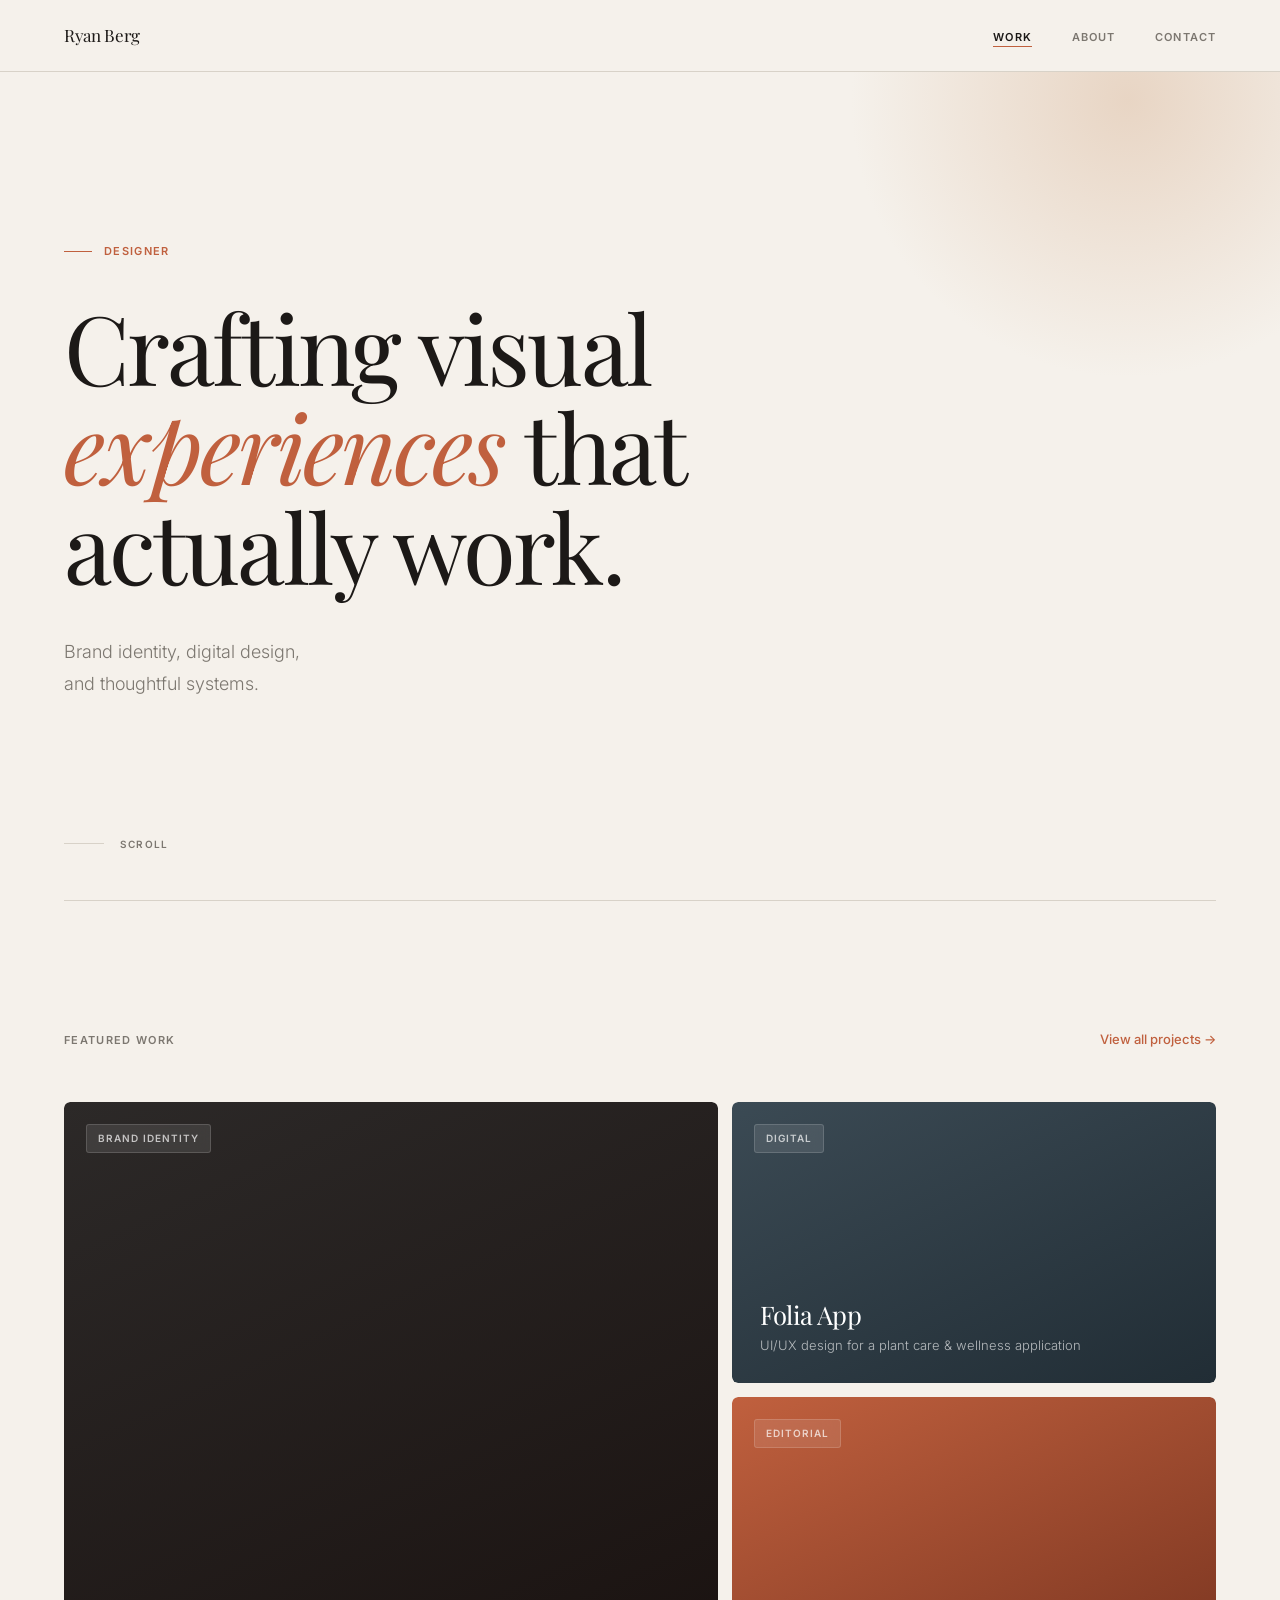
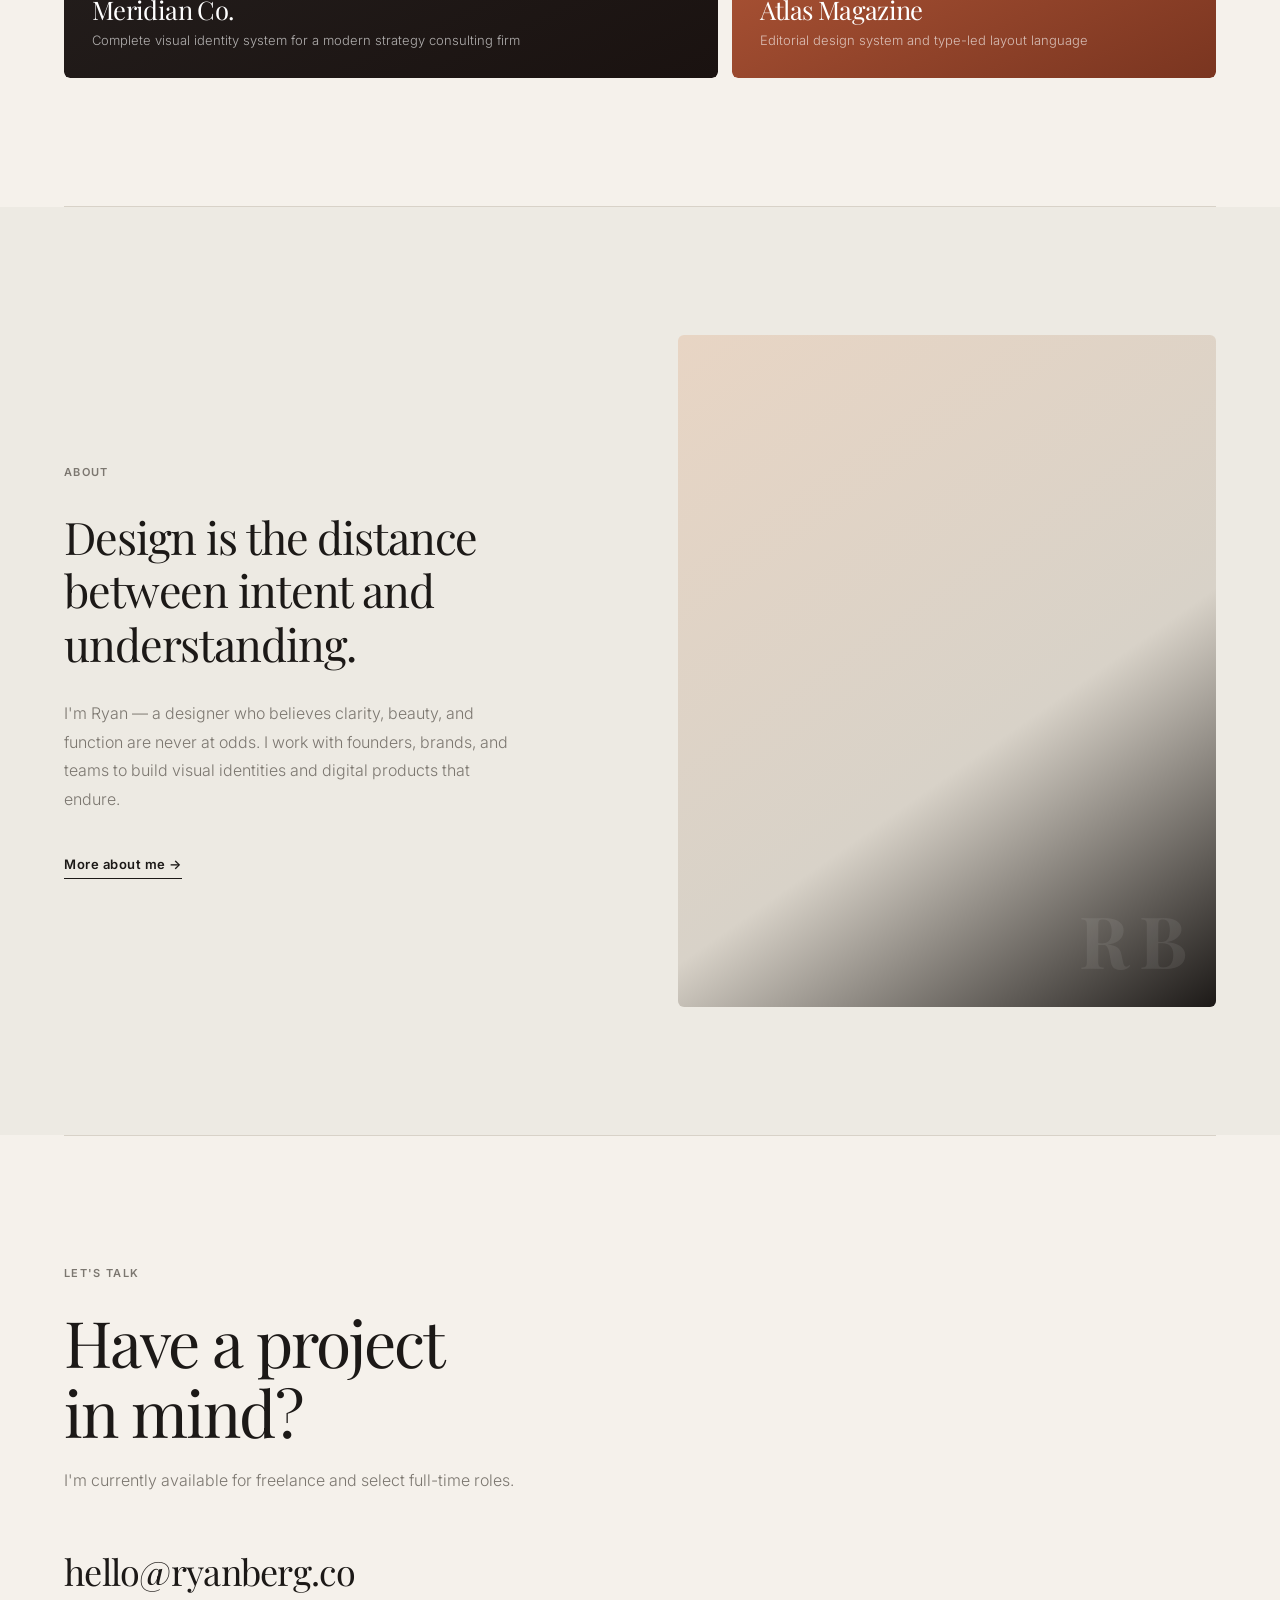
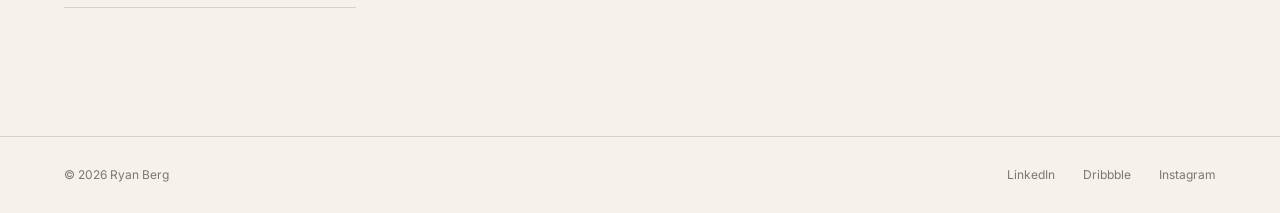
==== index.html @ 62d919b8 "first commit" ====
<!DOCTYPE html>
<html lang="en">
<head>
  <meta charset="UTF-8">
  <meta name="viewport" content="width=device-width, initial-scale=1.0">
  <title>Ryan Berg — Designer</title>
  <meta name="description" content="Ryan Berg is a designer specializing in brand identity, visual systems, and digital experiences.">
  <link rel="preconnect" href="https://fonts.googleapis.com">
  <link rel="preconnect" href="https://fonts.gstatic.com" crossorigin>
  <link rel="stylesheet" href="css/style.css">
</head>
<body>

  <!-- Navigation -->
  <nav class="nav">
    <a href="/" class="nav-logo">Ryan Berg</a>
    <ul class="nav-links">
      <li><a href="work/" class="active">Work</a></li>
      <li><a href="about/">About</a></li>
      <li><a href="#contact">Contact</a></li>
    </ul>
  </nav>

  <!-- Hero -->
  <section class="hero">
    <div class="hero-content">
      <span class="hero-eyebrow">Designer</span>
      <h1 class="hero-title">
        Crafting visual<br>
        <em>experiences</em> that<br>
        actually work.
      </h1>
      <p class="hero-sub">
        Brand identity, digital design,<br>
        and thoughtful systems.
      </p>
    </div>
    <div class="hero-scroll">
      <div class="scroll-line"></div>
      <span>Scroll</span>
    </div>
  </section>

  <hr class="section-divider">

  <!-- Featured Work -->
  <section class="section">
    <div class="section-header">
      <span class="section-label">Featured Work</span>
      <a href="work/" class="section-link">View all projects →</a>
    </div>

    <div class="work-grid">
      <!-- Featured card (left, tall) -->
      <a href="work/" class="work-card work-card--featured">
        <div class="work-card-inner" style="background: linear-gradient(155deg, #2C2928 0%, #1A1210 100%);">
          <span class="work-card-tag">Brand Identity</span>
          <div class="work-card-info">
            <h3>Meridian Co.</h3>
            <p>Complete visual identity system for a modern strategy consulting firm</p>
          </div>
        </div>
      </a>

      <!-- Right column -->
      <div class="work-col">
        <a href="work/" class="work-card">
          <div class="work-card-inner" style="background: linear-gradient(155deg, #3B4A54 0%, #212D35 100%);">
            <span class="work-card-tag">Digital</span>
            <div class="work-card-info">
              <h3>Folia App</h3>
              <p>UI/UX design for a plant care &amp; wellness application</p>
            </div>
          </div>
        </a>
        <a href="work/" class="work-card">
          <div class="work-card-inner" style="background: linear-gradient(155deg, #C0603E 0%, #7A3520 100%);">
            <span class="work-card-tag">Editorial</span>
            <div class="work-card-info">
              <h3>Atlas Magazine</h3>
              <p>Editorial design system and type-led layout language</p>
            </div>
          </div>
        </a>
      </div>
    </div>
  </section>

  <hr class="section-divider">

  <!-- About Preview -->
  <section class="section about-preview">
    <div class="about-preview-inner">
      <div class="about-preview-text">
        <span class="section-label">About</span>
        <h2>Design is the distance between intent and understanding.</h2>
        <p>I'm Ryan — a designer who believes clarity, beauty, and function are never at odds. I work with founders, brands, and teams to build visual identities and digital products that endure.</p>
        <a href="about/" class="btn">More about me →</a>
      </div>
      <div class="about-visual"></div>
    </div>
  </section>

  <hr class="section-divider">

  <!-- Contact -->
  <section class="contact-section" id="contact">
    <span class="section-label">Let's Talk</span>
    <h2>Have a project<br>in mind?</h2>
    <p>I'm currently available for freelance and select full-time roles.</p>
    <a href="mailto:hello@ryanberg.co" class="contact-email">hello@ryanberg.co</a>
  </section>

  <!-- Footer -->
  <footer class="footer">
    <span class="footer-copy">© 2026 Ryan Berg</span>
    <nav class="footer-links">
      <a href="https://linkedin.com" target="_blank" rel="noopener">LinkedIn</a>
      <a href="https://dribbble.com" target="_blank" rel="noopener">Dribbble</a>
      <a href="https://instagram.com" target="_blank" rel="noopener">Instagram</a>
    </nav>
  </footer>

</body>
</html>
---- css/style.css ----
/* ================================================
   RYAN BERG — Personal Site
   ================================================ */

@import url('https://fonts.googleapis.com/css2?family=Playfair+Display:ital,wght@0,400;0,700;1,400&family=Inter:wght@300;400;500;600&display=swap');

/* === Reset & Base === */
*, *::before, *::after {
  box-sizing: border-box;
  margin: 0;
  padding: 0;
}

:root {
  --bg:           #F5F1EB;
  --bg-card:      #EDEAE3;
  --bg-dark:      #1C1917;
  --text:         #1C1917;
  --text-muted:   #7C7770;
  --accent:       #C0603E;
  --accent-pale:  #E8D5C4;
  --border:       #D8D2C8;
  --white:        #FDFCFB;

  --font-display: 'Playfair Display', Georgia, serif;
  --font-body:    'Inter', -apple-system, BlinkMacSystemFont, sans-serif;

  --nav-h:        72px;
  --pad-x:        clamp(24px, 5vw, 72px);
  --section-pad:  clamp(80px, 10vw, 140px);

  --radius:       6px;
  --ease-out:     cubic-bezier(0.25, 0.46, 0.45, 0.94);
}

html {
  scroll-behavior: smooth;
}

body {
  background-color: var(--bg);
  color: var(--text);
  font-family: var(--font-body);
  font-size: 16px;
  line-height: 1.65;
  -webkit-font-smoothing: antialiased;
  -moz-osx-font-smoothing: grayscale;
}

a {
  color: inherit;
  text-decoration: none;
}

img {
  display: block;
  max-width: 100%;
}

ul {
  list-style: none;
}


/* ================================================
   NAVIGATION
   ================================================ */

.nav {
  position: fixed;
  top: 0;
  left: 0;
  right: 0;
  z-index: 100;
  display: flex;
  align-items: center;
  justify-content: space-between;
  padding: 0 var(--pad-x);
  height: var(--nav-h);
  background: var(--bg);
  border-bottom: 1px solid var(--border);
}

.nav-logo {
  font-family: var(--font-display);
  font-size: 17px;
  font-weight: 400;
  letter-spacing: -0.02em;
  transition: color 0.2s;
}

.nav-logo:hover {
  color: var(--accent);
}

.nav-links {
  display: flex;
  gap: 40px;
}

.nav-links a {
  font-size: 11px;
  font-weight: 600;
  letter-spacing: 0.1em;
  text-transform: uppercase;
  color: var(--text-muted);
  position: relative;
  transition: color 0.2s;
}

.nav-links a::after {
  content: '';
  position: absolute;
  bottom: -3px;
  left: 0;
  width: 0;
  height: 1px;
  background: var(--accent);
  transition: width 0.25s var(--ease-out);
}

.nav-links a:hover,
.nav-links a.active {
  color: var(--text);
}

.nav-links a:hover::after,
.nav-links a.active::after {
  width: 100%;
}


/* ================================================
   HERO
   ================================================ */

.hero {
  min-height: 100vh;
  padding: var(--nav-h) var(--pad-x) 80px;
  display: flex;
  flex-direction: column;
  justify-content: center;
  position: relative;
  overflow: hidden;
}

.hero::before {
  content: '';
  position: absolute;
  top: -20%;
  right: -10%;
  width: 560px;
  height: 560px;
  background: radial-gradient(ellipse, var(--accent-pale) 0%, transparent 70%);
  pointer-events: none;
  z-index: 0;
}

.hero-content {
  position: relative;
  z-index: 1;
  max-width: 960px;
  padding-top: 40px;
}

.hero-eyebrow {
  display: inline-flex;
  align-items: center;
  gap: 12px;
  font-size: 11px;
  font-weight: 600;
  letter-spacing: 0.12em;
  text-transform: uppercase;
  color: var(--accent);
  margin-bottom: 36px;
}

.hero-eyebrow::before {
  content: '';
  display: block;
  width: 28px;
  height: 1px;
  background: var(--accent);
}

.hero-title {
  font-family: var(--font-display);
  font-size: clamp(48px, 7.5vw, 104px);
  font-weight: 400;
  line-height: 1.04;
  letter-spacing: -0.03em;
  margin-bottom: 40px;
}

.hero-title em {
  font-style: italic;
  color: var(--accent);
}

.hero-sub {
  font-size: clamp(15px, 1.5vw, 18px);
  font-weight: 300;
  color: var(--text-muted);
  line-height: 1.75;
  max-width: 380px;
}

.hero-scroll {
  position: absolute;
  bottom: 48px;
  left: var(--pad-x);
  display: flex;
  align-items: center;
  gap: 16px;
  font-size: 10px;
  font-weight: 600;
  letter-spacing: 0.12em;
  text-transform: uppercase;
  color: var(--text-muted);
}

.scroll-line {
  width: 40px;
  height: 1px;
  background: var(--border);
}


/* ================================================
   SECTION SCAFFOLDING
   ================================================ */

.section {
  padding: var(--section-pad) var(--pad-x);
}

.section-header {
  display: flex;
  align-items: baseline;
  justify-content: space-between;
  margin-bottom: 52px;
}

.section-label {
  font-size: 11px;
  font-weight: 600;
  letter-spacing: 0.12em;
  text-transform: uppercase;
  color: var(--text-muted);
}

.section-link {
  font-size: 13px;
  font-weight: 500;
  color: var(--accent);
  position: relative;
  transition: opacity 0.2s;
}

.section-link:hover {
  opacity: 0.7;
}

.section-divider {
  border: none;
  border-top: 1px solid var(--border);
  margin: 0 var(--pad-x);
}


/* ================================================
   WORK GRID
   ================================================ */

.work-grid {
  display: grid;
  grid-template-columns: 1.35fr 1fr;
  gap: 14px;
}

.work-card {
  display: block;
  border-radius: var(--radius);
  overflow: hidden;
  cursor: pointer;
}

.work-card--featured .work-card-inner {
  height: 576px;
}

.work-card:not(.work-card--featured) .work-card-inner {
  height: 281px;
}

.work-card-inner {
  position: relative;
  width: 100%;
  overflow: hidden;
  border-radius: var(--radius);
  transition: transform 0.5s var(--ease-out);
}

.work-card:hover .work-card-inner {
  transform: scale(1.02);
}

.work-card-tag {
  position: absolute;
  top: 22px;
  left: 22px;
  font-size: 10px;
  font-weight: 600;
  letter-spacing: 0.1em;
  text-transform: uppercase;
  color: rgba(255, 255, 255, 0.7);
  background: rgba(255, 255, 255, 0.1);
  padding: 5px 11px;
  border-radius: 3px;
  backdrop-filter: blur(8px);
  border: 1px solid rgba(255, 255, 255, 0.15);
}

.work-card-info {
  position: absolute;
  bottom: 28px;
  left: 28px;
  right: 28px;
  color: white;
}

.work-card-info h3 {
  font-family: var(--font-display);
  font-size: clamp(22px, 2vw, 30px);
  font-weight: 400;
  letter-spacing: -0.025em;
  margin-bottom: 6px;
  line-height: 1.2;
}

.work-card-info p {
  font-size: 13px;
  font-weight: 300;
  color: rgba(255, 255, 255, 0.65);
  line-height: 1.5;
}

.work-col {
  display: flex;
  flex-direction: column;
  gap: 14px;
}


/* ================================================
   ABOUT PREVIEW
   ================================================ */

.about-preview {
  background: var(--bg-card);
}

.about-preview-inner {
  display: grid;
  grid-template-columns: 1fr 1fr;
  gap: clamp(40px, 6vw, 100px);
  align-items: center;
}

.about-preview-text .section-label {
  display: block;
  margin-bottom: 28px;
}

.about-preview-text h2 {
  font-family: var(--font-display);
  font-size: clamp(28px, 3.5vw, 46px);
  font-weight: 400;
  line-height: 1.2;
  letter-spacing: -0.025em;
  margin-bottom: 28px;
}

.about-preview-text p {
  font-size: 16px;
  font-weight: 300;
  color: var(--text-muted);
  line-height: 1.8;
  margin-bottom: 36px;
  max-width: 460px;
}

.btn {
  display: inline-flex;
  align-items: center;
  gap: 8px;
  font-size: 13px;
  font-weight: 600;
  letter-spacing: 0.04em;
  color: var(--text);
  border-bottom: 1.5px solid var(--text);
  padding-bottom: 3px;
  transition: color 0.2s, border-color 0.2s;
}

.btn:hover {
  color: var(--accent);
  border-color: var(--accent);
}

.about-visual {
  aspect-ratio: 4/5;
  background: linear-gradient(145deg, var(--accent-pale) 0%, var(--border) 60%, var(--bg-dark) 100%);
  border-radius: var(--radius);
  position: relative;
  overflow: hidden;
}

.about-visual::after {
  content: 'R B';
  position: absolute;
  bottom: 32px;
  right: 32px;
  font-family: var(--font-display);
  font-size: 72px;
  font-weight: 700;
  color: rgba(255, 255, 255, 0.08);
  letter-spacing: -0.04em;
  line-height: 1;
}

/* About page version */
.about-photo {
  aspect-ratio: 3/4;
  background: linear-gradient(160deg, var(--accent-pale) 0%, #C8B8A8 40%, var(--bg-dark) 100%);
  border-radius: var(--radius);
  position: relative;
  overflow: hidden;
  max-width: 440px;
}

.about-photo::after {
  content: 'RB';
  position: absolute;
  inset: 0;
  display: flex;
  align-items: flex-end;
  padding: 32px;
  font-family: var(--font-display);
  font-size: 120px;
  font-weight: 700;
  color: rgba(255, 255, 255, 0.07);
  letter-spacing: -0.04em;
  line-height: 1;
}


/* ================================================
   CONTACT
   ================================================ */

.contact-section {
  padding: var(--section-pad) var(--pad-x);
  display: flex;
  flex-direction: column;
  align-items: flex-start;
}

.contact-section .section-label {
  display: block;
  margin-bottom: 24px;
}

.contact-section h2 {
  font-family: var(--font-display);
  font-size: clamp(36px, 5vw, 72px);
  font-weight: 400;
  letter-spacing: -0.03em;
  line-height: 1.1;
  margin-bottom: 20px;
  max-width: 640px;
}

.contact-section p {
  font-size: 16px;
  font-weight: 300;
  color: var(--text-muted);
  margin-bottom: 48px;
}

.contact-email {
  font-family: var(--font-display);
  font-size: clamp(22px, 3vw, 36px);
  font-weight: 400;
  letter-spacing: -0.02em;
  color: var(--text);
  border-bottom: 1.5px solid var(--border);
  padding-bottom: 6px;
  transition: color 0.25s, border-color 0.25s;
}

.contact-email:hover {
  color: var(--accent);
  border-color: var(--accent);
}


/* ================================================
   FOOTER
   ================================================ */

.footer {
  padding: 28px var(--pad-x);
  border-top: 1px solid var(--border);
  display: flex;
  align-items: center;
  justify-content: space-between;
}

.footer-copy {
  font-size: 12px;
  color: var(--text-muted);
}

.footer-links {
  display: flex;
  gap: 28px;
}

.footer-links a {
  font-size: 12px;
  color: var(--text-muted);
  transition: color 0.2s;
}

.footer-links a:hover {
  color: var(--text);
}


/* ================================================
   PAGE HEADER (inner pages)
   ================================================ */

.page-header {
  padding: calc(var(--nav-h) + 80px) var(--pad-x) 64px;
}

.page-header .section-label {
  display: block;
  margin-bottom: 24px;
}

.page-header h1 {
  font-family: var(--font-display);
  font-size: clamp(40px, 6vw, 80px);
  font-weight: 400;
  letter-spacing: -0.03em;
  line-height: 1.05;
  max-width: 720px;
}

.page-header p {
  font-size: 17px;
  font-weight: 300;
  color: var(--text-muted);
  line-height: 1.75;
  max-width: 500px;
  margin-top: 28px;
}


/* ================================================
   WORK PAGE — FULL GRID
   ================================================ */

.projects-grid {
  padding: 0 var(--pad-x) var(--section-pad);
  display: grid;
  grid-template-columns: repeat(3, 1fr);
  gap: 14px;
}

.project-card {
  display: block;
  overflow: hidden;
  border-radius: var(--radius);
  cursor: pointer;
}

.project-card-inner {
  aspect-ratio: 4/3;
  position: relative;
  overflow: hidden;
  border-radius: var(--radius);
  transition: transform 0.5s var(--ease-out);
}

.project-card:hover .project-card-inner {
  transform: scale(1.02);
}

.project-card-tag {
  position: absolute;
  top: 18px;
  left: 18px;
  font-size: 10px;
  font-weight: 600;
  letter-spacing: 0.1em;
  text-transform: uppercase;
  color: rgba(255, 255, 255, 0.7);
  background: rgba(255, 255, 255, 0.1);
  padding: 5px 10px;
  border-radius: 3px;
  backdrop-filter: blur(8px);
  border: 1px solid rgba(255, 255, 255, 0.15);
}

.project-card-info {
  position: absolute;
  bottom: 22px;
  left: 22px;
  right: 22px;
  color: white;
}

.project-card-info h3 {
  font-family: var(--font-display);
  font-size: 22px;
  font-weight: 400;
  letter-spacing: -0.02em;
  margin-bottom: 4px;
  line-height: 1.2;
}

.project-card-info p {
  font-size: 12px;
  font-weight: 300;
  color: rgba(255, 255, 255, 0.6);
  line-height: 1.5;
}


/* ================================================
   ABOUT PAGE
   ================================================ */

.about-layout {
  padding: 0 var(--pad-x) var(--section-pad);
  display: grid;
  grid-template-columns: 1fr 1.3fr;
  gap: clamp(40px, 6vw, 100px);
  align-items: start;
}

.about-sticky {
  position: sticky;
  top: calc(var(--nav-h) + 32px);
}

.about-bio h2 {
  font-family: var(--font-display);
  font-size: clamp(26px, 3vw, 38px);
  font-weight: 400;
  letter-spacing: -0.025em;
  line-height: 1.25;
  margin-bottom: 28px;
}

.about-bio p {
  font-size: 16px;
  font-weight: 300;
  color: var(--text-muted);
  line-height: 1.85;
  margin-bottom: 20px;
}

.about-bio p:last-of-type {
  margin-bottom: 40px;
}

.skills-section {
  margin-top: 64px;
  padding-top: 48px;
  border-top: 1px solid var(--border);
}

.skills-section h3 {
  font-size: 11px;
  font-weight: 600;
  letter-spacing: 0.12em;
  text-transform: uppercase;
  color: var(--text-muted);
  margin-bottom: 28px;
}

.skills-list {
  display: grid;
  grid-template-columns: 1fr 1fr;
  gap: 12px 24px;
}

.skill-item {
  display: flex;
  align-items: center;
  gap: 10px;
  font-size: 14px;
  font-weight: 400;
  color: var(--text);
}

.skill-item::before {
  content: '';
  display: block;
  width: 6px;
  height: 6px;
  border-radius: 50%;
  background: var(--accent);
  flex-shrink: 0;
}

.values-grid {
  margin-top: 64px;
  padding-top: 48px;
  border-top: 1px solid var(--border);
  display: grid;
  grid-template-columns: 1fr 1fr;
  gap: 40px 32px;
}

.value-item h4 {
  font-family: var(--font-display);
  font-size: 18px;
  font-weight: 400;
  letter-spacing: -0.01em;
  margin-bottom: 10px;
}

.value-item p {
  font-size: 13px;
  font-weight: 300;
  color: var(--text-muted);
  line-height: 1.75;
}


/* ================================================
   RESPONSIVE
   ================================================ */

@media (max-width: 900px) {
  .work-grid {
    grid-template-columns: 1fr;
  }

  .work-card--featured .work-card-inner,
  .work-card:not(.work-card--featured) .work-card-inner {
    height: 320px;
  }

  .work-col {
    display: contents;
  }

  .about-preview-inner,
  .about-layout {
    grid-template-columns: 1fr;
  }

  .about-sticky {
    position: static;
  }

  .projects-grid {
    grid-template-columns: 1fr 1fr;
  }

  .skills-list {
    grid-template-columns: 1fr;
  }

  .values-grid {
    grid-template-columns: 1fr;
  }
}

@media (max-width: 600px) {
  .nav-links {
    gap: 24px;
  }

  .projects-grid {
    grid-template-columns: 1fr;
  }

  .footer {
    flex-direction: column;
    gap: 16px;
    align-items: flex-start;
  }
}
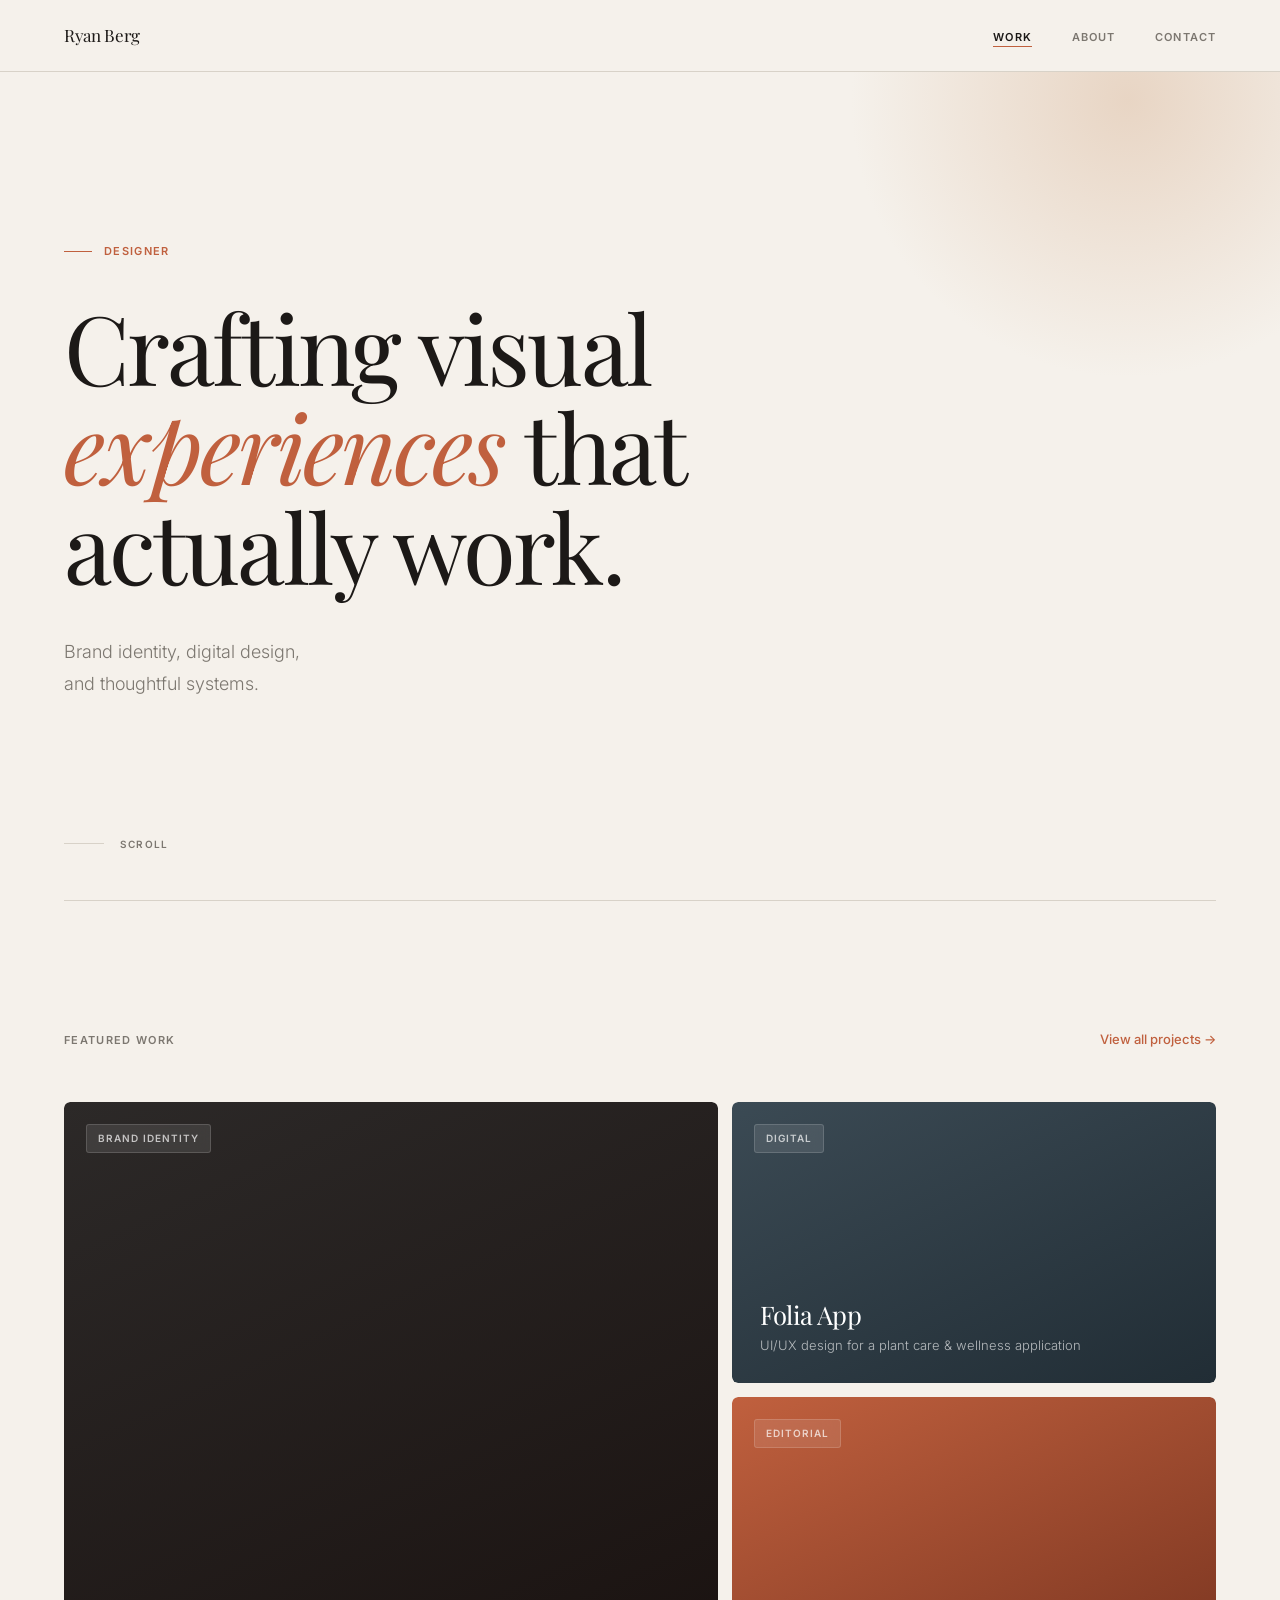
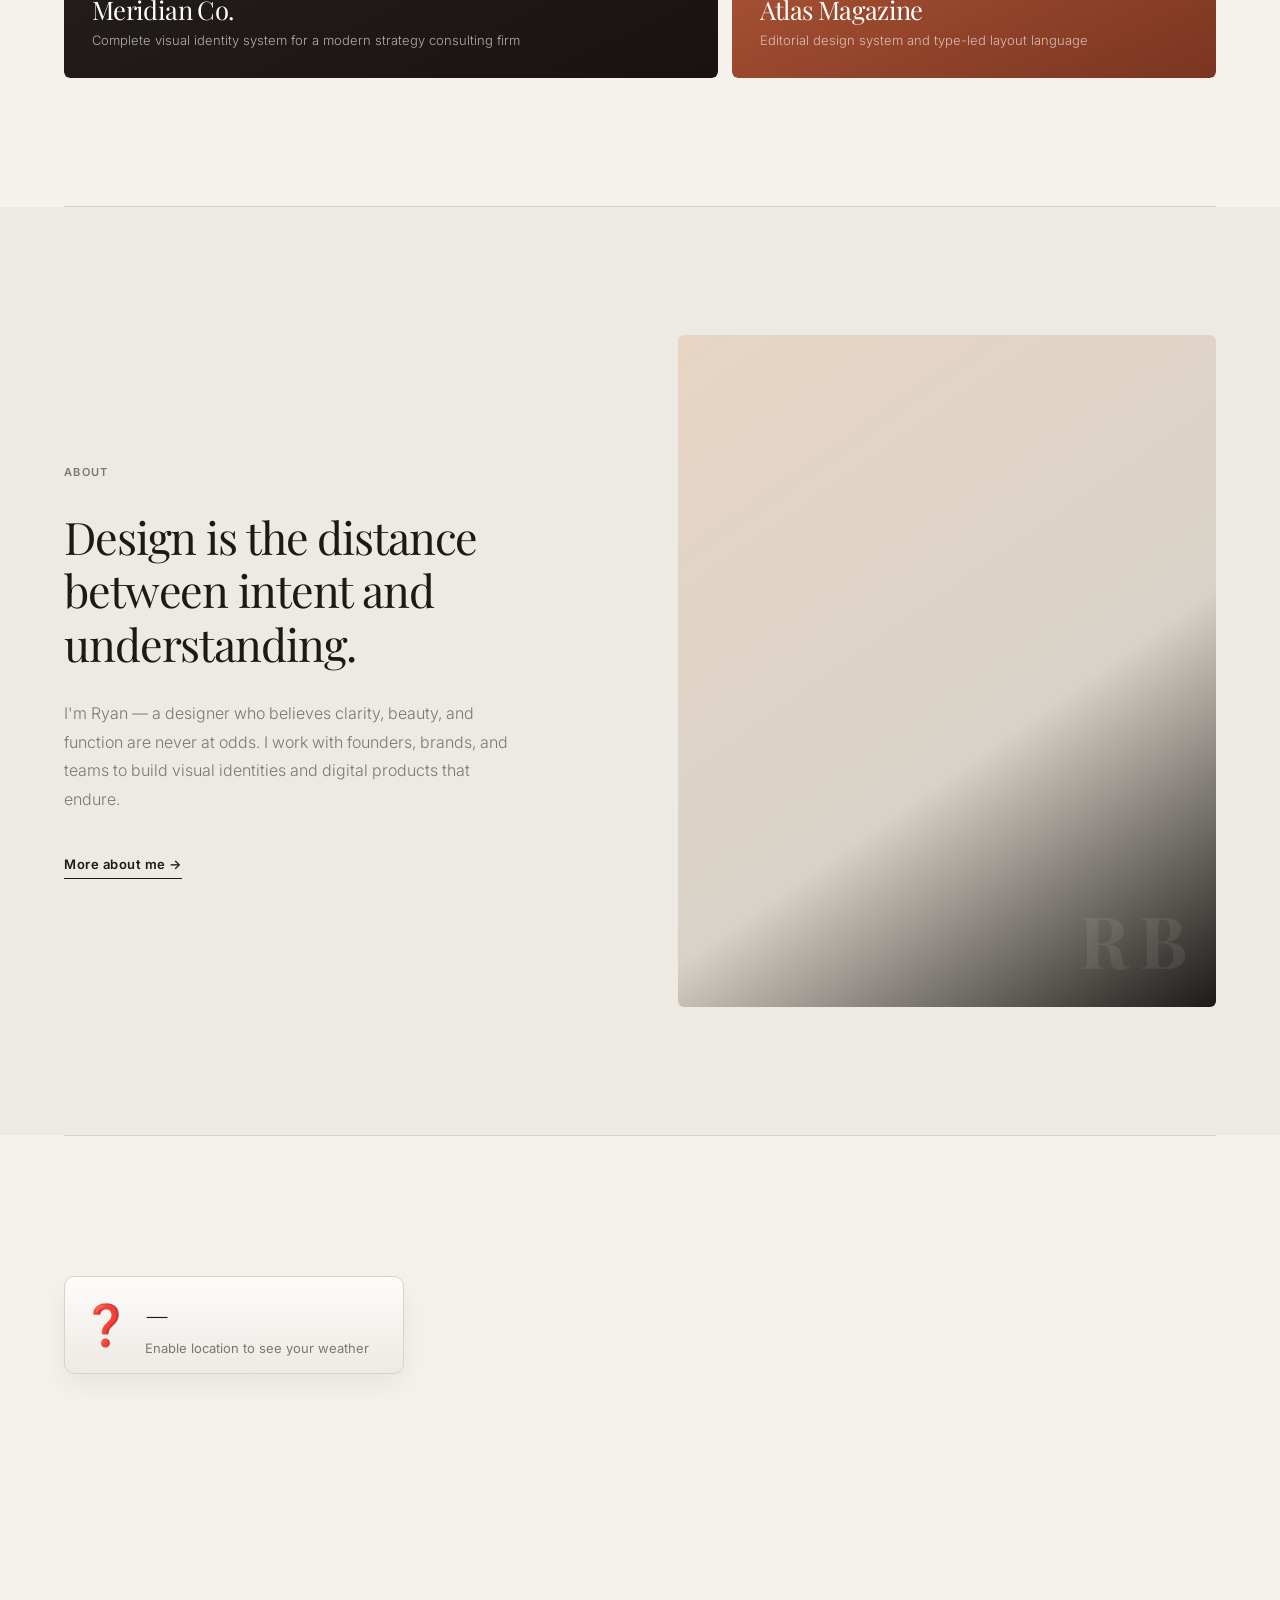
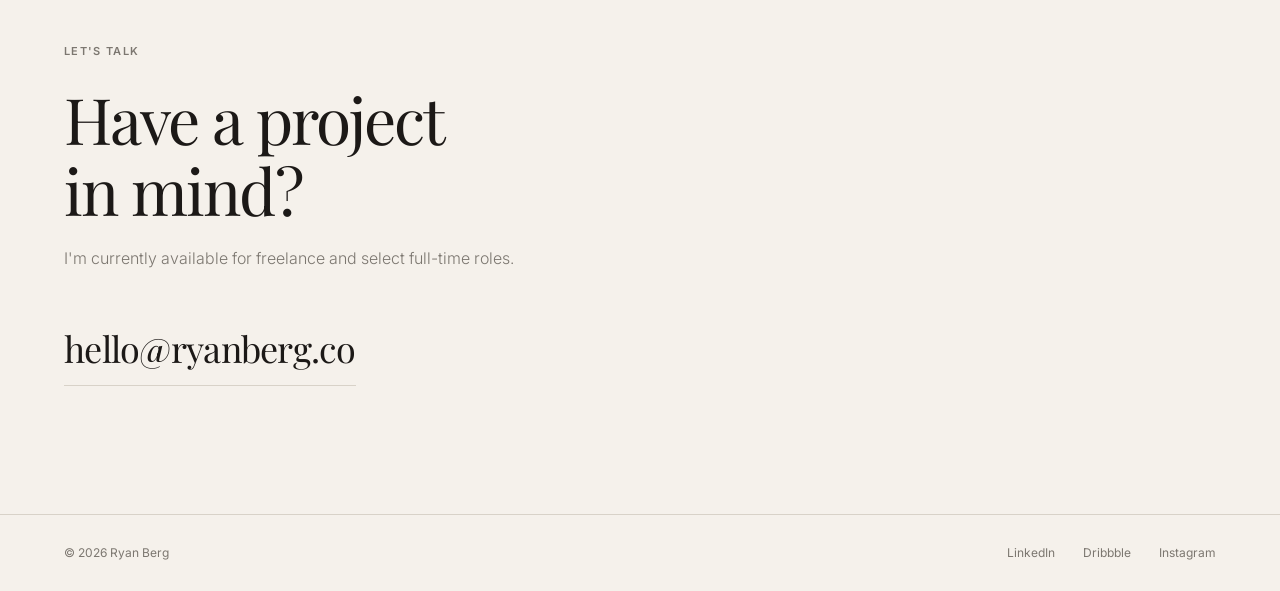
==== commit 0aa7965b: "Add weather widget with geolocation support and styling" ====
--- a/index.html
+++ b/index.html
@@ -8,6 +8,24 @@
   <link rel="preconnect" href="https://fonts.googleapis.com">
   <link rel="preconnect" href="https://fonts.gstatic.com" crossorigin>
   <link rel="stylesheet" href="css/style.css">
+  <style>
+  /* Weather widget — small card that matches site */
+  .weather-card {
+    max-width: 340px;
+    background: linear-gradient(180deg, var(--white), var(--bg-card));
+    border-radius: 10px;
+    padding: 14px 16px;
+    box-shadow: 0 12px 30px rgba(28,25,23,0.06);
+    display: flex;
+    align-items: center;
+    gap: 14px;
+    border: 1px solid var(--border);
+    margin: 12px 0;
+  }
+  .weather-icon { font-size: 40px; line-height:1; }
+  .weather-temp { font-family: var(--font-display); font-size: 28px; font-weight: 400; }
+  .weather-meta { font-size: 13px; color: var(--text-muted); }
+  </style>
 </head>
 <body>
 
@@ -103,6 +121,17 @@
 
   <hr class="section-divider">
 
+  <!-- Weather (uses browser geolocation + open-meteo) -->
+  <section class="section">
+    <div class="weather-card" id="weather">
+      <div class="weather-icon" id="weather-icon">⛅</div>
+      <div>
+        <div class="weather-temp" id="weather-temp">—°F</div>
+        <div class="weather-meta" id="weather-meta">Loading weather…</div>
+      </div>
+    </div>
+  </section>
+
   <!-- Contact -->
   <section class="contact-section" id="contact">
     <span class="section-label">Let's Talk</span>
@@ -121,5 +150,60 @@
     </nav>
   </footer>
 
+<script>
+(function(){
+  const elTemp = document.getElementById('weather-temp');
+  const elMeta = document.getElementById('weather-meta');
+  const elIcon = document.getElementById('weather-icon');
+
+  function codeToEmoji(code){
+    if (code === 0) return '☀️';
+    if ([1,2].includes(code)) return '🌤️';
+    if (code === 3) return '☁️';
+    if ([45,48].includes(code)) return '🌫️';
+    if ([51,53,55,56,57,61,63,65,66,67,80,81,82].includes(code)) return '🌧️';
+    if ([71,73,75,77,85,86].includes(code)) return '❄️';
+    if ([95,96,99].includes(code)) return '⛈️';
+    return '🌈';
+  }
+
+  function showError(msg){
+    if (elTemp) elTemp.textContent = '—';
+    if (elMeta) elMeta.textContent = msg;
+    if (elIcon) elIcon.textContent = '❓';
+  }
+
+  if (!navigator.geolocation){
+    showError('Geolocation not supported');
+    return;
+  }
+
+  elMeta.textContent = 'Requesting location…';
+
+  navigator.geolocation.getCurrentPosition(async (pos) => {
+    const lat = pos.coords.latitude;
+    const lon = pos.coords.longitude;
+    elMeta.textContent = 'Fetching weather…';
+    try {
+      const url = `https://api.open-meteo.com/v1/forecast?latitude=${lat}&longitude=${lon}&current_weather=true&temperature_unit=fahrenheit&timezone=auto`;
+      const res = await fetch(url);
+      if (!res.ok) throw new Error('Weather fetch failed');
+      const data = await res.json();
+      const w = data.current_weather;
+      if (!w) throw new Error('No current weather');
+      if (elTemp) elTemp.textContent = Math.round(w.temperature) + '°F';
+      if (elIcon) elIcon.textContent = codeToEmoji(w.weathercode);
+      if (elMeta) elMeta.textContent = `Wind ${w.windspeed} km/h • ${Math.round(w.winddirection)}°`;
+    } catch (e){
+      console.error(e);
+      showError('Unable to load weather');
+    }
+  }, (err) => {
+    console.warn(err);
+    showError('Enable location to see your weather');
+  }, { timeout: 10000 });
+})();
+</script>
+
 </body>
 </html>
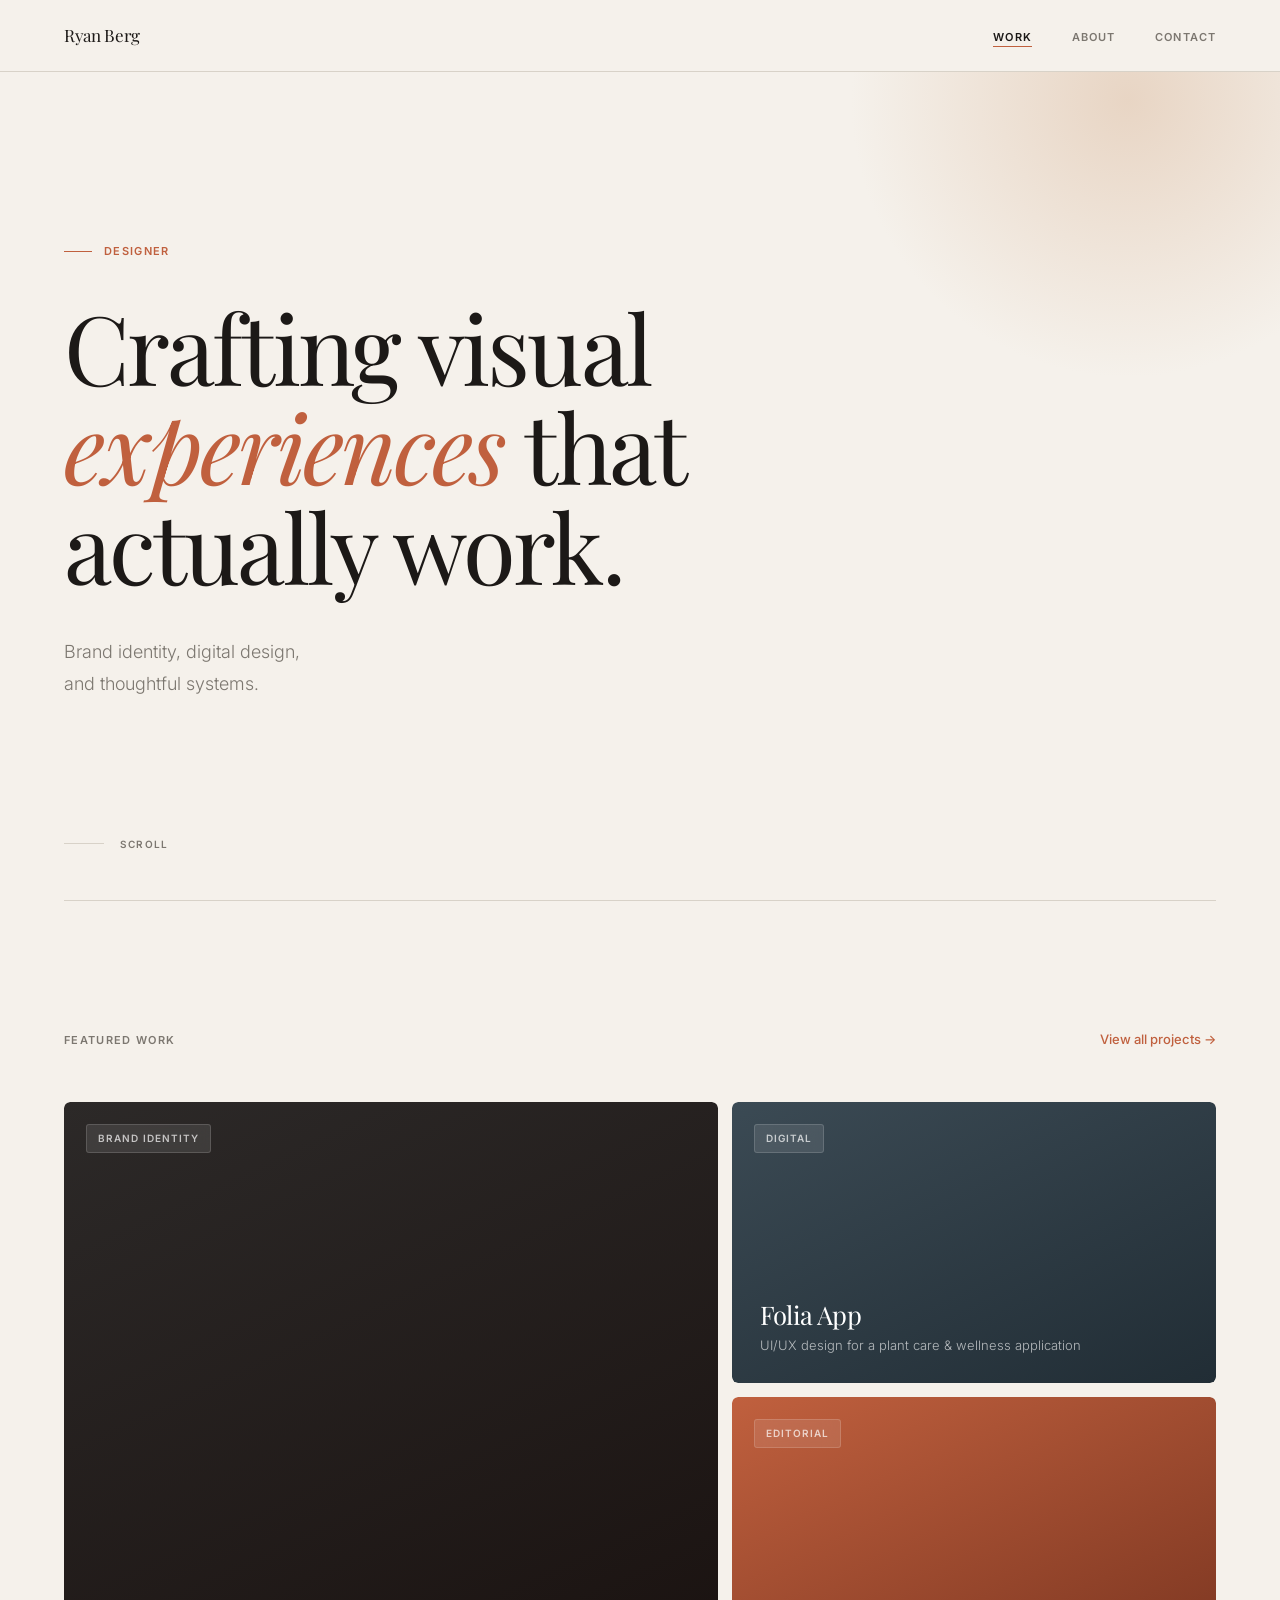
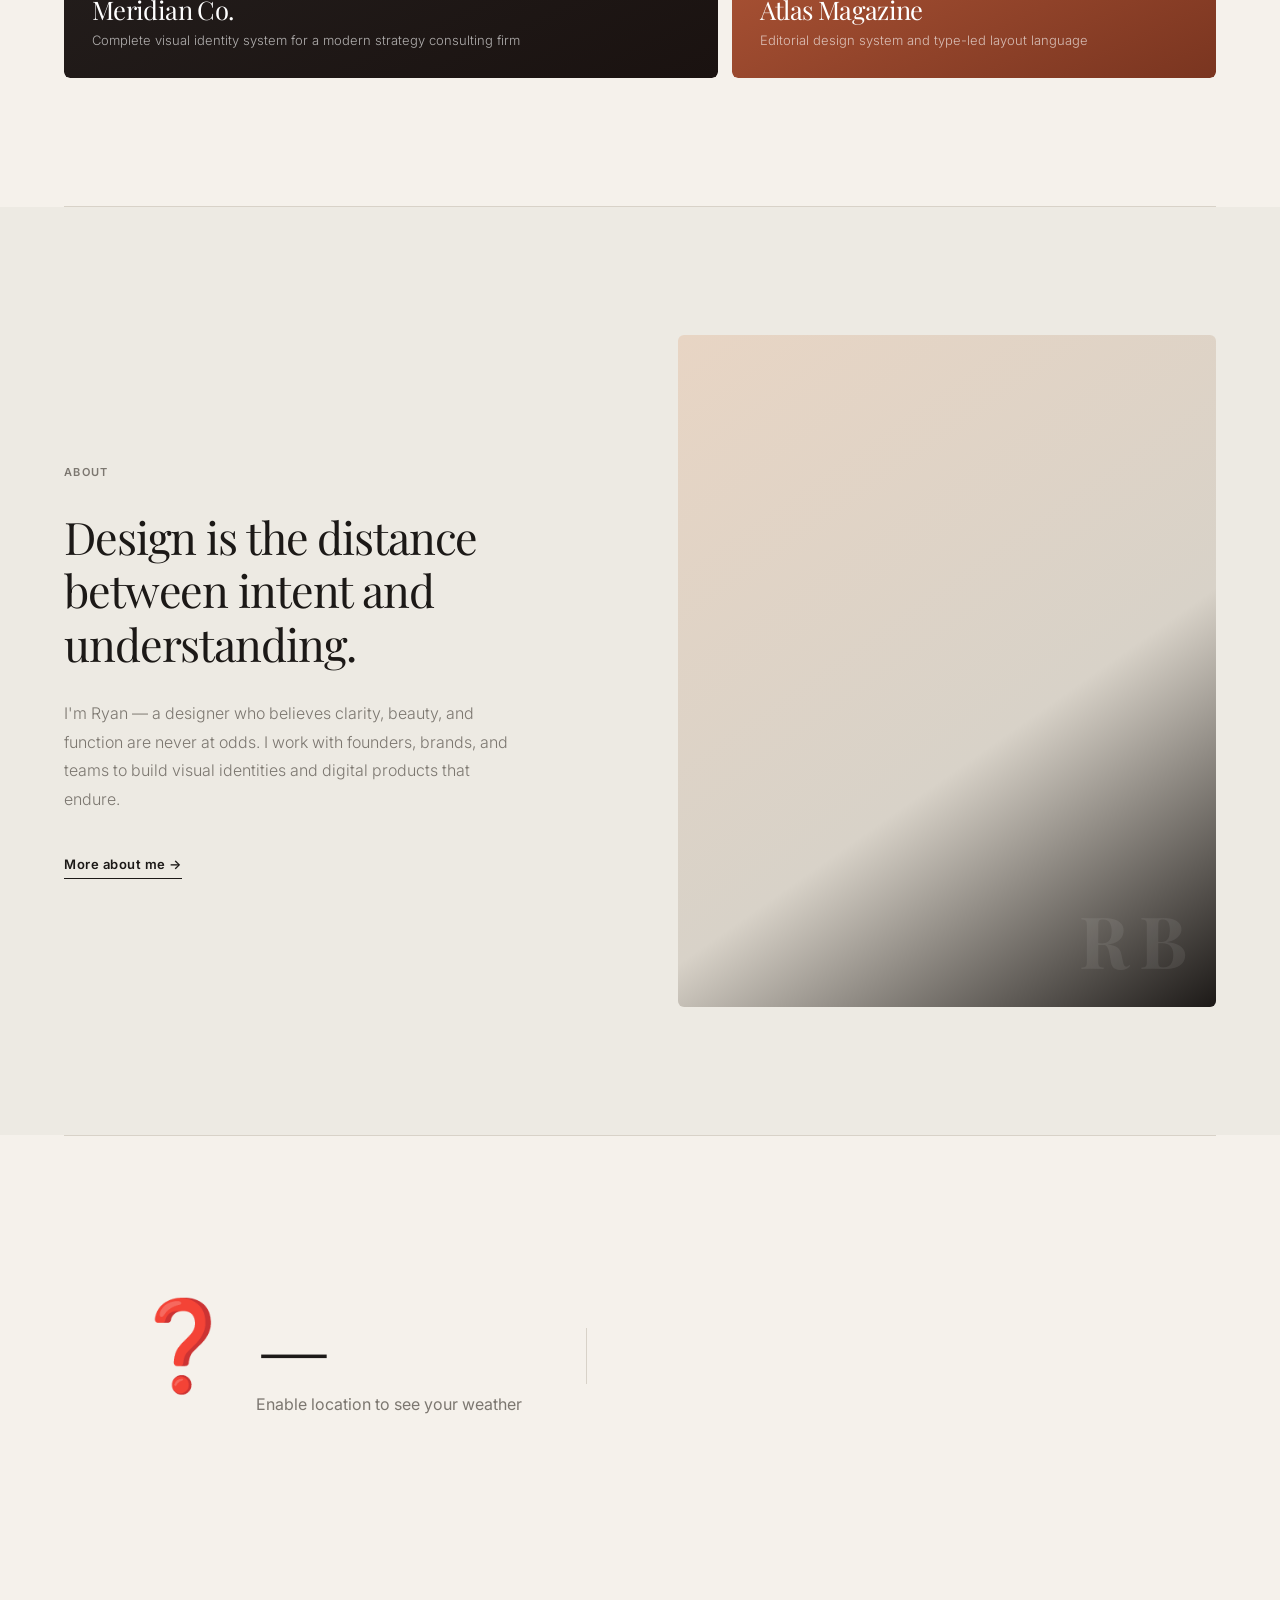
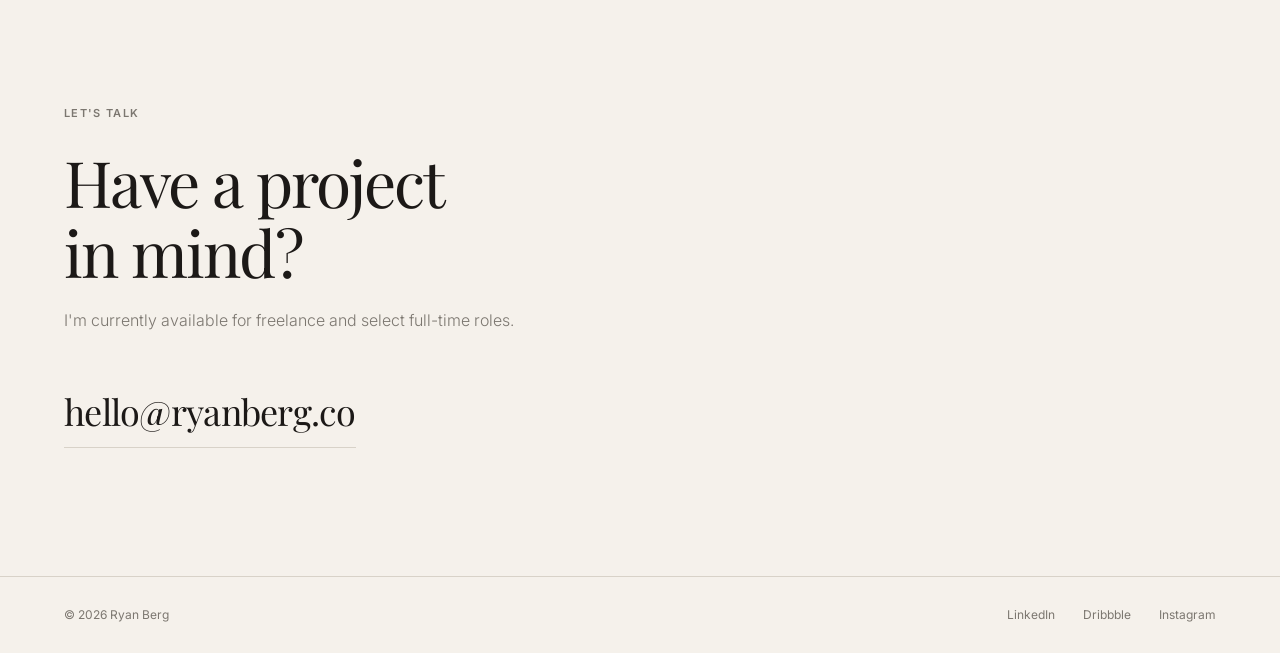
==== commit 731fccab: "Add more weather functionality" ====
--- a/index.html
+++ b/index.html
@@ -9,22 +9,39 @@
   <link rel="preconnect" href="https://fonts.gstatic.com" crossorigin>
   <link rel="stylesheet" href="css/style.css">
   <style>
-  /* Weather widget — small card that matches site */
+  /* Weather section — integrated, large, and elegant */
   .weather-card {
-    max-width: 340px;
-    background: linear-gradient(180deg, var(--white), var(--bg-card));
-    border-radius: 10px;
-    padding: 14px 16px;
-    box-shadow: 0 12px 30px rgba(28,25,23,0.06);
+    width: 100%;
+    max-width: 1200px;
+    margin: 0 auto;
+    background: none;
+    border-radius: 0;
+    /* tighter vertical padding to remove excess top/bottom space */
+    padding: clamp(16px, 4vw, 36px)  var(--pad-x);
+    box-shadow: none;
     display: flex;
     align-items: center;
-    gap: 14px;
-    border: 1px solid var(--border);
-    margin: 12px 0;
-  }
-  .weather-icon { font-size: 40px; line-height:1; }
-  .weather-temp { font-family: var(--font-display); font-size: 28px; font-weight: 400; }
-  .weather-meta { font-size: 13px; color: var(--text-muted); }
+    gap: clamp(20px, 3.6vw, 40px);
+    border: none;
+    margin-top: 0;
+    min-height: 160px;
+  }
+  .weather-icon { font-size: 88px; line-height:1; color:var(--accent); }
+  .weather-temp { font-family: var(--font-display); font-size: clamp(36px, 7vw, 88px); font-weight: 400; color:var(--text); }
+  .weather-meta { font-size: 16px; color: var(--text-muted); margin-top:8px; }
+  .weather-left { display:flex; align-items:flex-start; gap:18px; min-width:320px; }
+  .weather-main { display:flex; flex-direction:column; line-height:1; }
+  .weather-forecast { display:flex; gap:28px; margin-left: auto; align-items:center; justify-content:flex-end; flex:1; }
+  .forecast-day { display:flex; flex-direction:column; align-items:center; gap:8px; font-size:13px; color:var(--text-muted); min-width:72px; background: var(--bg-card); padding:8px 10px; border-radius:10px; }
+  .forecast-day .icon { width:40px; height:40px; display:block; }
+  .forecast-day .t { font-size:13px; color:var(--text); }
+  .forecast-day .day { font-weight:600; color:var(--text); font-size:12px; }
+  .weather-divider { width:1px; height:56px; background:var(--border); margin-left:24px; }
+  @media (max-width:1100px){ .weather-card{min-height:140px; padding:20px var(--pad-x);} .weather-icon{font-size:72px} }
+  @media (max-width:700px){
+    .weather-card{flex-direction:column; align-items:flex-start; min-height:unset; padding:20px var(--pad-x);}
+    .weather-forecast{ display:none; }
+  }
   </style>
 </head>
 <body>
@@ -61,7 +78,6 @@
 
   <hr class="section-divider">
 
-  <!-- Featured Work -->
   <section class="section">
     <div class="section-header">
       <span class="section-label">Featured Work</span>
@@ -69,7 +85,6 @@
     </div>
 
     <div class="work-grid">
-      <!-- Featured card (left, tall) -->
       <a href="work/" class="work-card work-card--featured">
         <div class="work-card-inner" style="background: linear-gradient(155deg, #2C2928 0%, #1A1210 100%);">
           <span class="work-card-tag">Brand Identity</span>
@@ -124,11 +139,15 @@
   <!-- Weather (uses browser geolocation + open-meteo) -->
   <section class="section">
     <div class="weather-card" id="weather">
-      <div class="weather-icon" id="weather-icon">⛅</div>
-      <div>
-        <div class="weather-temp" id="weather-temp">—°F</div>
-        <div class="weather-meta" id="weather-meta">Loading weather…</div>
+      <div class="weather-left">
+        <div class="weather-icon" id="weather-icon" aria-hidden="true">⛅</div>
+        <div class="weather-main">
+          <div class="weather-temp" id="weather-temp">—°F</div>
+          <div class="weather-meta" id="weather-meta">Loading…</div>
+        </div>
       </div>
+      <div class="weather-divider" aria-hidden="true"></div>
+      <div class="weather-forecast" id="weather-forecast" aria-live="polite"></div>
     </div>
   </section>
 
@@ -151,26 +170,76 @@
   </footer>
 
 <script>
-(function(){
+  (function(){
   const elTemp = document.getElementById('weather-temp');
   const elMeta = document.getElementById('weather-meta');
   const elIcon = document.getElementById('weather-icon');
-
-  function codeToEmoji(code){
-    if (code === 0) return '☀️';
-    if ([1,2].includes(code)) return '🌤️';
-    if (code === 3) return '☁️';
-    if ([45,48].includes(code)) return '🌫️';
-    if ([51,53,55,56,57,61,63,65,66,67,80,81,82].includes(code)) return '🌧️';
-    if ([71,73,75,77,85,86].includes(code)) return '❄️';
-    if ([95,96,99].includes(code)) return '⛈️';
-    return '🌈';
+  const elForecast = document.getElementById('weather-forecast');
+
+  function codeToSVG(code){
+    const stroke = 'currentColor';
+    // clearer, slightly larger icons (sun, sun-cloud, cloud, rain, snow, storm)
+    if (code === 0) return `
+      <svg class="icon" viewBox="0 0 48 48" fill="none" xmlns="http://www.w3.org/2000/svg">
+        <circle cx="24" cy="24" r="9" fill="var(--accent)" />
+        <g stroke="${stroke}" stroke-width="1.6" stroke-linecap="round">
+          <path d="M24 4v6"/>
+          <path d="M24 38v6"/>
+          <path d="M4 24h6"/>
+          <path d="M38 24h6"/>
+          <path d="M8 8l4 4"/>
+          <path d="M36 36l4 4"/>
+          <path d="M8 40l4-4"/>
+          <path d="M36 12l4-4"/>
+        </g>
+      </svg>`;
+    if ([1,2].includes(code)) return `
+      <svg class="icon" viewBox="0 0 48 48" fill="none" xmlns="http://www.w3.org/2000/svg">
+        <circle cx="16" cy="16" r="6" fill="var(--accent)" />
+        <path d="M30 20a6 6 0 0 0-6-6H22a8 8 0 0 0-8 8 6 6 0 0 0 6 6h12a6 6 0 0 0 0-12z" fill="var(--bg-dark)" opacity="0.08" stroke="${stroke}" stroke-width="1.4"/>
+      </svg>`;
+    if (code === 3) return `
+      <svg class="icon" viewBox="0 0 48 48" fill="none" xmlns="http://www.w3.org/2000/svg">
+        <path d="M10 30a8 8 0 0 1 8-8h12a6 6 0 0 1 0 12H14" stroke="${stroke}" stroke-width="1.6" stroke-linecap="round" stroke-linejoin="round" fill="none"/>
+      </svg>`;
+    if ([45,48].includes(code)) return `
+      <svg class="icon" viewBox="0 0 48 48" fill="none" xmlns="http://www.w3.org/2000/svg">
+        <path d="M8 28h32" stroke="${stroke}" stroke-width="1.4" opacity="0.6"/>
+        <path d="M12 20h24" stroke="${stroke}" stroke-width="1.2" opacity="0.35"/>
+      </svg>`;
+    if ([51,53,55,56,57,61,63,65,66,67,80,81,82].includes(code)) return `
+      <svg class="icon" viewBox="0 0 48 48" fill="none" xmlns="http://www.w3.org/2000/svg">
+        <path d="M12 22a8 8 0 0 1 8-8h10a6 6 0 0 1 0 12H16" stroke="${stroke}" stroke-width="1.6" stroke-linecap="round" stroke-linejoin="round" fill="none"/>
+        <g stroke="${stroke}" stroke-width="1.8" stroke-linecap="round">
+          <path d="M18 34v4"/>
+          <path d="M24 34v6"/>
+          <path d="M30 34v4"/>
+        </g>
+      </svg>`;
+    if ([71,73,75,77,85,86].includes(code)) return `
+      <svg class="icon" viewBox="0 0 48 48" fill="none" xmlns="http://www.w3.org/2000/svg">
+        <path d="M12 22a8 8 0 0 1 8-8h10a6 6 0 0 1 0 12H16" stroke="${stroke}" stroke-width="1.6" stroke-linecap="round" stroke-linejoin="round" fill="none"/>
+        <g stroke="${stroke}" stroke-width="1.4" stroke-linecap="round">
+          <path d="M24 30l0 4"/>
+          <path d="M20 30l8 0"/>
+        </g>
+      </svg>`;
+    if ([95,96,99].includes(code)) return `
+      <svg class="icon" viewBox="0 0 48 48" fill="none" xmlns="http://www.w3.org/2000/svg">
+        <path d="M12 22a8 8 0 0 1 8-8h10a6 6 0 0 1 0 12H16" stroke="${stroke}" stroke-width="1.6" stroke-linecap="round" stroke-linejoin="round" fill="none"/>
+        <path d="M20 30l6-10" stroke="${stroke}" stroke-width="1.8" stroke-linecap="round"/>
+      </svg>`;
+    return `
+      <svg class="icon" viewBox="0 0 48 48" fill="none" xmlns="http://www.w3.org/2000/svg">
+        <circle cx="24" cy="24" r="8" fill="var(--accent)" />
+      </svg>`;
   }
 
   function showError(msg){
     if (elTemp) elTemp.textContent = '—';
     if (elMeta) elMeta.textContent = msg;
-    if (elIcon) elIcon.textContent = '❓';
+    if (elIcon) elIcon.innerHTML = '❓';
+    if (elForecast) elForecast.innerHTML = '';
   }
 
   if (!navigator.geolocation){
@@ -178,22 +247,43 @@
     return;
   }
 
-  elMeta.textContent = 'Requesting location…';
+  if (elMeta) elMeta.textContent = 'Locating…';
 
   navigator.geolocation.getCurrentPosition(async (pos) => {
     const lat = pos.coords.latitude;
     const lon = pos.coords.longitude;
-    elMeta.textContent = 'Fetching weather…';
     try {
-      const url = `https://api.open-meteo.com/v1/forecast?latitude=${lat}&longitude=${lon}&current_weather=true&temperature_unit=fahrenheit&timezone=auto`;
+      // No reverse geocoding — avoid CORS issues. Show status in meta.
+      if (elMeta) elMeta.textContent = 'Fetching weather…';
+
+      // Get current + daily forecast
+      const url = `https://api.open-meteo.com/v1/forecast?latitude=${lat}&longitude=${lon}&current_weather=true&daily=temperature_2m_max,temperature_2m_min,weathercode&temperature_unit=fahrenheit&timezone=auto`;
       const res = await fetch(url);
       if (!res.ok) throw new Error('Weather fetch failed');
       const data = await res.json();
       const w = data.current_weather;
       if (!w) throw new Error('No current weather');
       if (elTemp) elTemp.textContent = Math.round(w.temperature) + '°F';
-      if (elIcon) elIcon.textContent = codeToEmoji(w.weathercode);
-      if (elMeta) elMeta.textContent = `Wind ${w.windspeed} km/h • ${Math.round(w.winddirection)}°`;
+      if (elIcon) elIcon.innerHTML = codeToSVG(w.weathercode);
+
+      // Render 5-day forecast
+      if (data.daily && data.daily.time){
+        elForecast.innerHTML = '';
+        const times = data.daily.time;
+        const codes = data.daily.weathercode || [];
+        const tMax = data.daily.temperature_2m_max || [];
+        const tMin = data.daily.temperature_2m_min || [];
+        for (let i=0;i<Math.min(5,times.length);i++){
+          const date = new Date(times[i]);
+          const day = date.toLocaleDateString(undefined,{weekday:'short'});
+          const icon = codeToSVG(codes[i]);
+          const node = document.createElement('div');
+          node.className = 'forecast-day';
+          node.innerHTML = `<div class="day">${day}</div><div class="icon">${icon}</div><div class="t">${Math.round(tMax[i])}°/${Math.round(tMin[i])}°</div>`;
+          elForecast.appendChild(node);
+        }
+      }
+
     } catch (e){
       console.error(e);
       showError('Unable to load weather');
